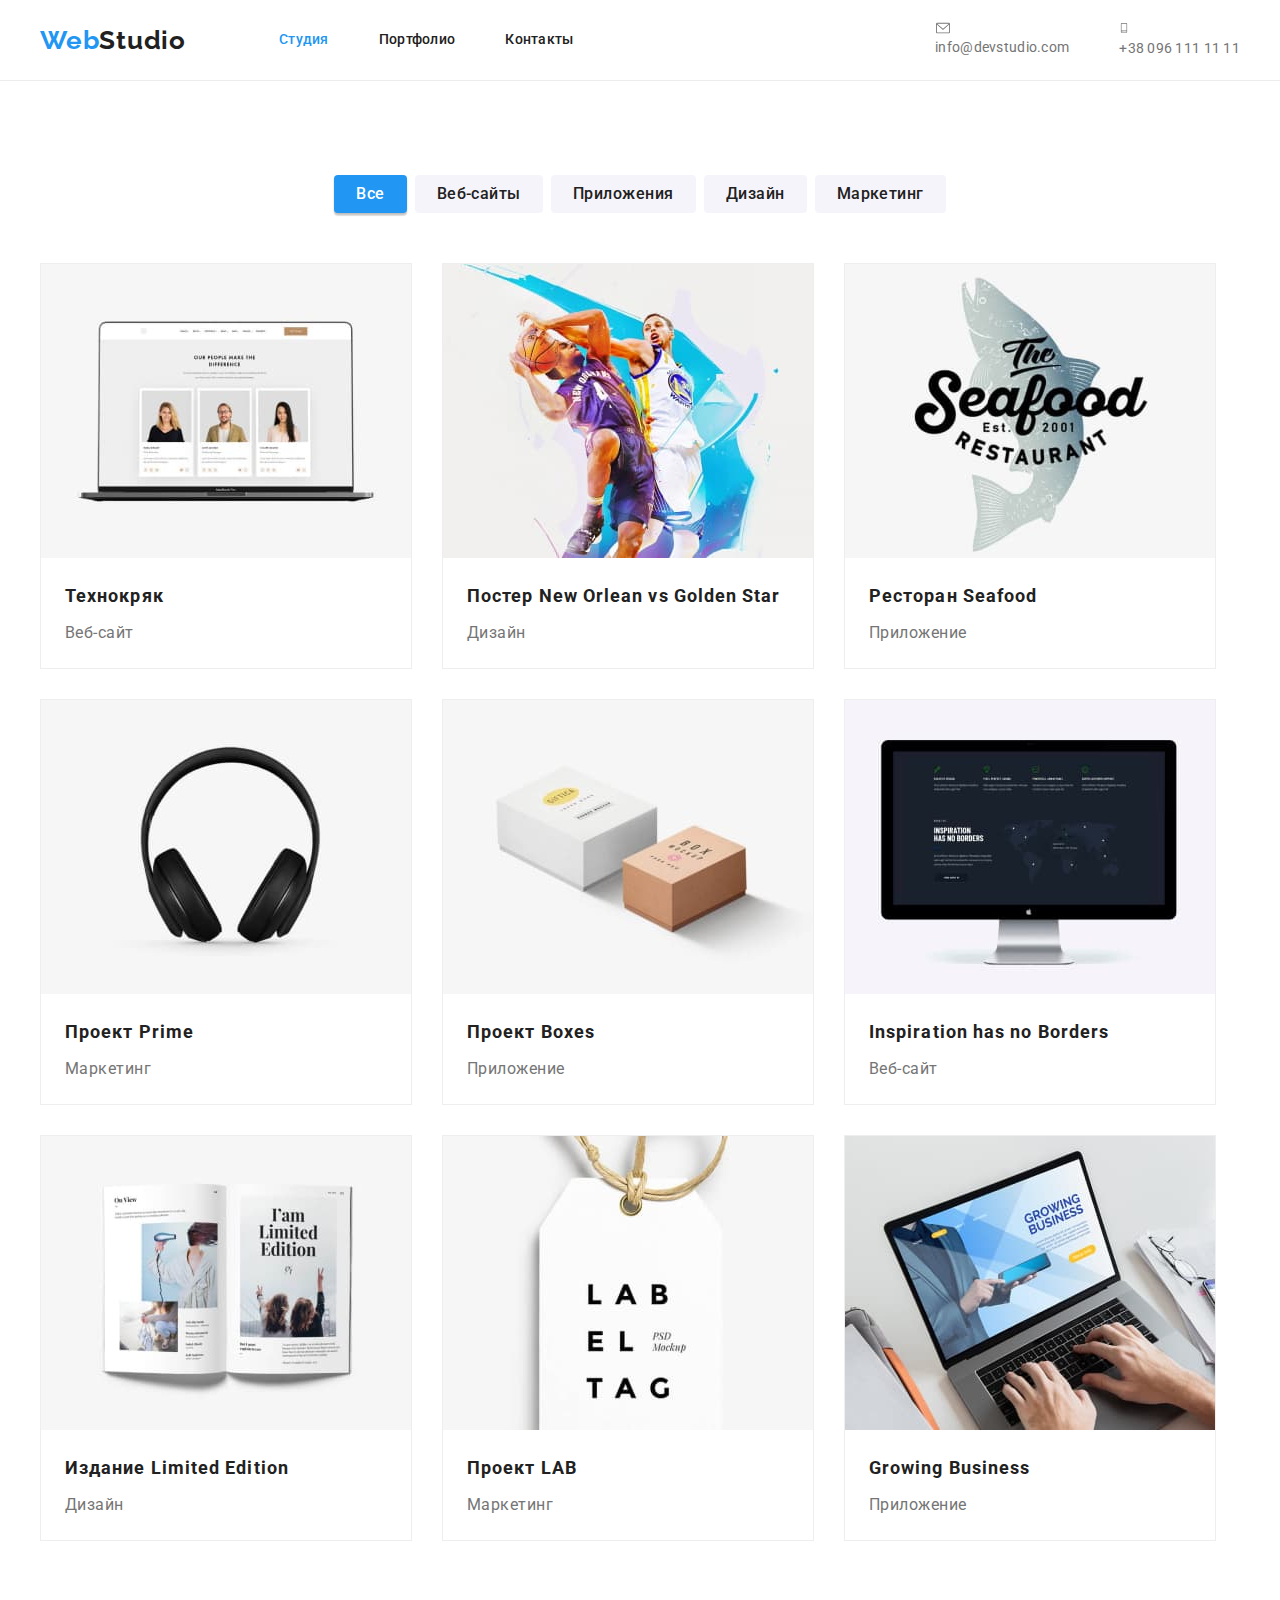
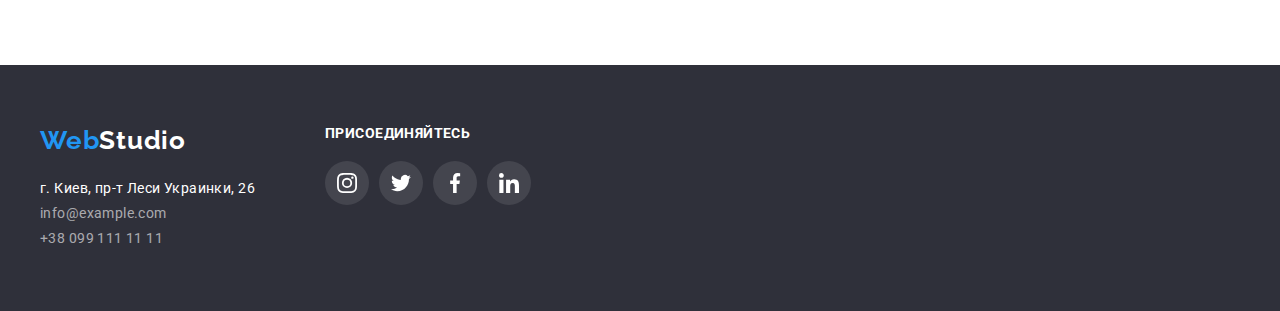
==== portfolio.html @ be1b18f8 "add files with hw4" ====
<!DOCTYPE html>
<html lang="ru">
  <head>
    <meta charset="UTF-8" />
    <meta http-equiv="X-UA-Compatible" content="IE=edge" />
    <meta name="viewport" content="width=device-width, initial-scale=1.0" />
    <title>Портфолио</title>

    <link rel="preconnect" href="https://fonts.googleapis.com" />
    <link rel="preconnect" href="https://fonts.gstatic.com" crossorigin />
    <link
      href="https://fonts.googleapis.com/css2?family=Raleway:wght@700&family=Roboto:wght@400;500;700;900&display=swap"
      rel="stylesheet"
    />
    <link
      rel="stylesheet"
      href="https://cdnjs.cloudflare.com/ajax/libs/modern-normalize/1.1.0/modern-normalize.min.css"
      integrity="sha512-wpPYUAdjBVSE4KJnH1VR1HeZfpl1ub8YT/NKx4PuQ5NmX2tKuGu6U/JRp5y+Y8XG2tV+wKQpNHVUX03MfMFn9Q=="
      crossorigin="anonymous"
      referrerpolicy="no-referrer"
    />
    <link rel="stylesheet" href="./css/reset.css" />
    <link rel="stylesheet" href="./css/styles.css" />
  </head>
  <body>
    <!-- хедер -->
       <header class="header">
      <div class="container">
        <a href="./index.html" class="logo header-logo"
          >Web<span class="logo-first">Studio</span></a
        >
        <nav class="header-nav">
          <ul class="header-list">
            <li class="header-item">
              <a class="header-link current" href="./index.html">Студия</a>
            </li>
            <li class="header-item">
              <a class="header-link" href="./portfolio.html">Портфолио</a>
            </li>
            <li class="header-item">
              <a class="header-link" href="">Контакты</a>
            </li>
          </ul>
        </nav>
        <div class="header-connect">
          <ul class="header-list">
            <li class="header-item">
              <a class="header-mail" href="mailto:info@devstudio.com">
                <svg class="envelope-icon" width="16" height="14">
                  <use href="./images/symbol-defs.svg#icon-envelope"></use>
                </svg>
                info@devstudio.com</a
              >
            </li>
            <li class="header-item">
              <a class="header-tel" href="tel:+380961111111">
                <svg class="smartphone-icon" width="10" height="16">
                  <use href="./images/symbol-defs.svg#icon-smartphone"></use>
                </svg>
                +38 096 111 11 11</a
              >
            </li>
          </ul>
        </div>
      </div>
    </header>
    <main>
      <!-- фильтр -->
      <section class="portfolio section">
        <div class="container">
          <h1 hidden>Портфолио</h1>
          <ul class="portfolio-list">
            <li class="portfolio-item">
              <button class="portfolio-btn btn-current" type="button">
                Все
              </button>
            </li>
            <li class="portfolio-item">
              <button class="portfolio-btn" type="button">Веб-сайты</button>
            </li>
            <li class="portfolio-item">
              <button class="portfolio-btn" type="button">Приложения</button>
            </li>
            <li class="portfolio-item">
              <button class="portfolio-btn" type="button">Дизайн</button>
            </li>
            <li class="portfolio-item">
              <button class="portfolio-btn" type="button">Маркетинг</button>
            </li>
          </ul>
          <ul class="projects-list">
            <li class="projects-item">
              <a
                class="projects-link"
                href=""
                target="_blank"
                rel="noopener nofollow noreferrer"
                ><img
                  class="project-photo"
                  src="./images/technoquack.jpg"
                  alt="Емблема веб-сайту Технокряк"
                  width="370"
                />
                <div class="project-signature">
                <h2 class="project-title">Технокряк</h2>
                <p class="project-text">Веб-сайт</p>
              </div>
                </a
              >
            </li>
            <li class="projects-item">
              <a
                class="projects-link"
                href=""
                target="_blank"
                rel="noopener nofollow noreferrer"
                ><img
                  class="project-photo"
                  src="./images/stars.jpg"
                  alt="Постер Новый Орлеан против Золотой Звезды"
                  width="370"
                />
                <div class="project-signature">
                <h2 class="project-title">
                  Постер
                  <span lang="en">New Orlean vs Golden Star</span>
                </h2>
                <p class="project-text">Дизайн</p>
                </div>
                </a
              >
            </li>
            <li class="projects-item">
              <a
                class="projects-link"
                href=""
                target="_blank"
                rel="noopener nofollow noreferrer"
                ><img
                  class="project-photo"
                  src="./images/seafood.jpg"
                  alt="Ресторан морепродуктов"
                  width="370"
                />
                <div class="project-signature">
                <h2 class="project-title">
                  Ресторан <span lang="en">Seafood</span>
                </h2>
                <p class="project-text">Приложение</p>
              </div>
              </a>
            </li>
            <li class="projects-item">
              <a
                class="projects-link"
                href=""
                target="_blank"
                rel="noopener nofollow noreferrer"
                ><img
                  class="project-photo"
                  src="./images/prime.jpg"
                  alt="Проект прайм"
                  width="370"
                />
                <div class="project-signature">
                <h2 class="project-title">
                  Проект <span lang="en">Prime</span>
                </h2>
                <p class="project-text">Маркетинг</p> </div>
              </a>
            </li>
            <li class="projects-item">
              <a
                class="projects-link"
                href=""
                target="_blank"
                rel="noopener nofollow noreferrer"
                ><img
                  class="project-photo"
                  src="./images/boxes.jpg"
                  alt="Проект коробки"
                  width="370"
                />
                <div class="project-signature">
                <h2 class="project-title">
                  Проект <span lang="en">Boxes</span>
                </h2>
                <p class="project-text">Приложение</p>
                </div>
              </a>
            </li>
            <li class="projects-item">
              <a
                class="projects-link"
                href=""
                target="_blank"
                rel="noopener nofollow noreferrer"
                ><img
                  class="project-photo"
                  src="./images/borders.jpg"
                  alt="Страница веб-сайта вдохновение не имеет границ"
                  width="370"
                />
                <div class="project-signature">
                <h2 class="project-title" lang="en">
                  Inspiration has no Borders
                </h2>
                <p class="project-text">Веб-сайт</p>
                </div>
              </a>
            </li>
            <li class="projects-item">
              <a
                class="projects-link"
                href=""
                target="_blank"
                rel="noopener nofollow noreferrer"
                ><img
                  class="project-photo"
                  src="./images/limited_edition.jpg"
                  alt="Издание Ограниченный выпуск"
                  width="370"
                />
                <div class="project-signature">
                <h2 class="project-title">
                  Издание <span lang="en">Limited Edition</span>
                </h2>
                <p class="project-text">Дизайн</p>
                </div>
              </a>
            </li>
            <li class="projects-item">
              <a
                class="projects-link"
                href=""
                target="_blank"
                rel="noopener nofollow noreferrer"
                ><img
                  class="project-photo"
                  src="./images/lab.jpg"
                  alt="Проект лаборатория"
                  width="370"
                />
                <div class="project-signature">
                <h2 class="project-title">Проект <span lang="en">LAB</span></h2>
                <p class="project-text">Маркетинг</p>
                </div>
              </a>
            </li>
            <li class="projects-item">
              <a
                class="projects-link"
                href=""
                target="_blank"
                rel="noopener nofollow noreferrer"
                ><img
                  class="project-photo"
                  src="./images/growing_business.jpg"
                  alt="Ноутбук"
                  width="370"
                />
                <div class="project-signature">
                <h2 class="project-title" lang="en">Growing Business</h2>
                <p class="project-text">Приложение</p>
                </div>
              </a>
            </li>
          </ul>
        </div>
      </section>
    </main>
    <!-- футер -->
     <footer class="footer">
      <div class="container footer-block">
        <div class="footer-container">
        <div class="footer-logo">
          <a href="./index.html" class="logo"
            >Web<span class="logo-second">Studio</span></a
          >
        </div>
        <address class="address">
          <a
            href="https://www.google.com/maps/place/бульвар+Лесі+Українки,+26,+Київ,+02000/@50.4268262,30.5376407,18.9z/data=!4m5!3m4!1s0x40d4cf0e033ecbe9:0x57a4dffefec77da0!8m2!3d50.4265807!4d30.5383858"
            class="contact-link"
            target="_blank"
            rel="noopener nofollow noreferrer"
            >г. Киев, пр-т Леси Украинки, 26</a
          >
        </address>
        <ul class="footer-list">
          <li class="footer-item">
            <a class="footer-link" href="mailto:info@example.com"
              >info@example.com</a
            >
          </li>
          <li class="footer-item">
            <a class="footer-link" href="tel:+380991111111"
              >+38 099 111 11 11</a
            >
          </li>
        </ul>
        </div>
        <div class="social-links-footer">
          <h3 class="social-links-title">Присоединяйтесь</h3>
         <ul class="social-links-list">
                <li class="social-links-item">
                  <a
                    href="https://www.instagram.com"
                    class="social-links item"
                    target="_blank"
                    rel="noopener nofollow noreferrer"
                  >
                    <svg class="icon" width="20" height="20">
                      <use href="./images/symbol-defs.svg#icon-instagram"></use>
                    </svg>
                  </a>
                </li>
                <li class="social-links-item">
                  <a
                    href="https://www.twitter.com"
                    class="social-links item"
                    target="_blank"
                    rel="noopener nofollow noreferrer"
                  >
                    <svg class="icon" width="20" height="20">
                      <use href="./images/symbol-defs.svg#icon-twitter"></use>
                    </svg>
                  </a>
                </li>
                <li class="social-links-item">
                  <a
                    href="https://www.facebook.com"
                    class="social-links item"
                    target="_blank"
                    rel="noopener nofollow noreferrer"
                  >
                    <svg class="icon" width="20" height="20">
                      <use href="./images/symbol-defs.svg#icon-facebook"></use>
                    </svg>
                  </a>
                </li>
                <li class="social-links-item">
                  <a
                    href="https://www.linkedin.com"
                    class="social-links item"
                    target="_blank"
                    rel="noopener nofollow noreferrer"
                  >
                    <svg class="icon" width="20" height="20">
                      <use href="./images/symbol-defs.svg#icon-linkedin"></use>
                    </svg>
                  </a>
                </li>
              </ul>
        </div>
      </div>
    </footer>
  </body>
</html>
---- css/styles.css ----
/* ---------------ЗМІННІ__________________ */
:root {
  --text-color: #757575;
  --accent-color: #2196f3;
  --title-color: #212121;
  --typical-margin: 10px;
}
p,
h1,
h2,
h3,
h4,
h5,
h6 {
  margin: 0;
}

ul,
ol {
  margin: 0;
  padding-left: 0;
  list-style: none;
}
img {
  display: block;
}

button {
  cursor: pointer;
}

body {
  font-family: "Roboto", sans-serif;
}

.container {
  width: 1200px;
  margin: 0 auto;
  padding-left: 15px;
  padding-right: 15px;
}

.section {
  padding-top: 94px;
  padding-bottom: 94px;
}

/* ----------------HEADER------------------- */
.header {
  border-bottom: 1px solid #ececec;
}

.header .container {
  display: flex;
  align-items: center;
}
.header-logo {
  margin-right: 93px;
}

.logo {
  font-family: "Raleway", sans-serif;
  font-style: normal;
  font-weight: 700;
  font-size: 26px;
  line-height: 1.19;
  letter-spacing: 0.03em;
  color: var(--accent-color);
}
.logo-first {
  color: var(--title-color);
}

.header-list {
  display: flex;
  align-items: center;
}
.header-item:not(:last-child) {
  margin-right: 50px;
}
.header-link {
  font-weight: 500;
  font-size: 14px;
  line-height: 1.14;
  padding: 32px 0;
  letter-spacing: 0.02em;
  display: block;
  color: var(--title-color);
}
.current {
  color: var(--accent-color);
}
.header-link:hover,
.header-link:focus,
.header-mail:hover,
.header-mail:focus,
.header-tel:hover,
.header-tel:focus {
  color: var(--accent-color);
}
.envelope-icon:hover,
.smartphone-icon:hover,
.envelope-icon:focus,
.smartphone-icon:focus {
  fill: var(--accent-color);
}
.header-connect {
  display: flex;
  margin-left: auto;
}
.envelope-icon,
.smartphone-icon {
  display: flex;
  align-items: center;
  margin-right: 10px;
  fill: currentColor;
}
*,
::before,
::after {
  box-sizing: inherit;
}
svg.icon-envelope {
  width: 16px;
  height: 12px;
}
.header-mail,
.header-tel {
  font-size: 14px;
  line-height: calc(16 / 14);
  letter-spacing: 0.02em;
  padding: 32px 0;
  color: var(--text-color);
}

/* -------------------------HERO-------------------- */

.hero {
  background-color: #2f303a;
  padding: 200px 0;
  max-width: 1600px;
  height: 600px;
  margin-left: auto;
  margin-right: auto;
  text-align: center;
  background-image: linear-gradient(
      to right,
      rgba(47, 48, 58, 0.4),
      rgba(47, 48, 58, 0.4)
    ),
    url("../images/screensaver.jpg");
  background-repeat: no-repeat;
  background-position: center;
  background-size: cover;
  filter: drop-shadow(0px 4px 4px rgba(0, 0, 0, 0.25));
}
.hero-title {
  font-weight: 900;
  font-size: 44px;
  line-height: 1.36;
  text-align: center;
  letter-spacing: 0.06em;
  text-transform: uppercase;
  color: #ffffff;
  margin-bottom: 30px;
  max-width: 696px;
  margin-left: auto;
  margin-right: auto;
  max-width: 696px;
  height: 120px;
}
.hero-btn:hover,
.hero-btn:focus {
  background-color: #188ce8;
}
.hero-btn {
  font-family: inherit;
  font-style: normal;
  font-weight: 700;
  font-size: 16px;
  line-height: 1.88;
  letter-spacing: 0.06em;
  color: #ffffff;
  background-color: var(--accent-color);
  cursor: pointer;
  min-width: 200px;
  height: 50px;
  box-shadow: 0px 4px 4px rgba(0, 0, 0, 0.15);
  border-radius: 4px;
  margin: 0 auto;
  display: block;
}
/* ----------------------------ABOUT------------------- */
.about {
  padding-bottom: 0;
}
.about-list {
  display: flex;
}
.about-icon {
  display: flex;
  align-items: center;
  width: 270px;
  height: 120px;
  background: #f5f4fa;
  border-radius: 4px;
  margin-bottom: 30px;
}
.antenna-icon,
.clock-icon,
.diagram-icon,
.astronaut-icon {
  display: flex;
  align-items: center;
  margin: 0;
  padding: 0;
}

.about-item:not(:last-child) {
  margin-right: 30px;
}

.about-item-title {
  font-size: 14px;
  line-height: 1.14;
  letter-spacing: 0.03em;
  text-transform: uppercase;
  color: var(--title-color);
  margin-bottom: var(--typical-margin);
  width: 270px;
}
.about-item-text {
  font-size: 14px;
  line-height: 1.71;
  letter-spacing: 0.03em;
  color: var(--text-color);
  width: 270px;
}

/* ----------------------Activity-----------------------*/
.activity-list {
  display: flex;
}
.activity-item:not(:last-child) {
  margin-right: 30px;
}
.activity-item {
  width: calc((100% - 60px) / 3);
}
.activity-title {
  font-size: 36px;
  line-height: 1.16;
  text-align: center;
  letter-spacing: 0.03em;
  color: var(--title-color);
  margin-bottom: 50px;
}

/* ----------------------Team--------------------------*/
.team {
  background-color: #f5f4fa;
}
.team-title-main {
  font-size: 36px;
  line-height: 1.16;
  text-align: center;
  letter-spacing: 0.03em;
  color: var(--title-color);
  margin-bottom: 50px;
}
.team-list {
  display: flex;
}
.team-item:not(:last-child) {
  margin-right: 30px;
}
.team-item {
  width: calc((100% - 90px) / 4);
}
.team-item {
  border-bottom: 1px solid #ffffff;
  background-color: #ffffff;
  box-shadow: 0px 1px 3px rgba(0, 0, 0, 0.12), 0px 1px 1px rgba(0, 0, 0, 0.14),
    0px 2px 1px rgba(0, 0, 0, 0.2);
  border-radius: 0px 0px 4px 4px;
}
.team-figcaption {
  padding-top: 30px;
  padding-bottom: 16px;
}
.team-title {
  font-weight: 500;
  font-size: 16px;
  line-height: calc(19 / 16);
  text-align: center;
  letter-spacing: 0.03em;
  color: var(--title-color);
  margin-bottom: var(--typical-margin);
}
.team-text {
  font-size: 16px;
  line-height: calc(19 / 16);
  text-align: center;
  letter-spacing: 0.03em;
  color: var(--text-color);
}
.social-links-list {
  display: flex;
  align-items: center;
  justify-content: center;
  margin-bottom: 30px;
  margin-top: 0;
  padding: 0;
}
.social-links-item:not(:last-child) {
  margin-right: 10px;
}
.social-links-item {
  width: 44px;
  height: 44px;
}
.social-links {
  width: 100%;
  height: 100%;
  border-radius: 50%;
  background: #ffffff;
  display: flex;
  align-items: center;
  justify-content: center;
}
.social-links:hover,
.social-links:focus {
  background-color: var(--accent-color);
}
.instagram-icon,
.twitter-icon,
.facebook-icon,
.linkedin-icon {
  fill: #afb1b8;
}
.instagram-icon:hover,
.twitter-icon:hover,
.facebook-icon:hover,
.linkedin-icon:hover,
.instagram-icon:focus,
.twitter-icon:focus,
.facebook-icon:focus,
.linkedin-icon:focus {
  fill: #ffffff;
}

/*---------------clients----------- */
.clients-title {
  font-family: "Roboto";
  font-style: normal;
  font-weight: 700;
  font-size: 36px;
  line-height: calc(42 / 36);
  text-align: center;
  letter-spacing: 0.03em;
  color: var(--title-color);
}
.clients-list {
  display: flex;
  align-items: center;
  justify-content: center;
  margin-bottom: 0;
  margin-top: 50px;
  padding: 0;
}
.clients-item:not(:last-child) {
  margin-right: 30px;
}
.clients-item {
box-sizing: border-box;
width: 170px;
height: 92px;
border: 1px solid #AFB1B8;
border-radius: 4px;
}
.clients-link {
  width: 100%;
  height: 100%;
  border-radius: 50%;
  background: #ffffff;
  display: flex;
  align-items: center;
  justify-content: center;
}
.client-icon {
  fill: #AFB1B8;
}
.clients-link:hover,
.clients-link:focus {
border: 1px solid #2196F3;
border-radius: 4px;
}
.client-icon:hover,
.client-icon:focus {
  fill: var(--accent-color);
}
.icon {
  fill: #FFFFFF;
}
/* ----------------------Footer--------------------------*/
.footer {
  background-color: #2f303a;
  padding: 60px 0;
}
.footer-block {
  display: flex;
}
.footer-container {
  margin-right: 70px;
}
.logo-second {
  color: #ffffff;
}
.footer-logo {
  margin-bottom: 20px;
}
.address {
  font-style: normal;
}
.contact-link:hover,
.contact-link:focus {
  color: var(--accent-color);
}
.contact-link {
  font-size: 14px;
  line-height: 1.71;
  letter-spacing: 0.03em;
  color: #ffffff;
  margin-bottom: var(--typical-margin);
}
.footer-link:hover,
.footer-link:focus {
  color: var(--accent-color);
}
.footer-link {
  text-decoration: none;
  font-size: 14px;
  line-height: 1.71;
  letter-spacing: 0.03em;
  color: rgba(255, 255, 255, 0.6);
  margin-bottom: var(--typical-margin);
}
.social-links-footer {
  display:block;
}
.social-links-title {
  font-weight: 700;
font-size: 14px;
line-height: calc(16 /14);
letter-spacing: 0.03em;
text-transform: uppercase;
color: #FFFFFF;
margin-bottom: 20px;
}
.item {
  background: rgba(255, 255, 255, 0.1);
}
/* -----------------PORTFOLIO-----------------------------*/
/* --------------------Portfolio-button----------------------- */
.portfolio-list {
  display: flex;
  justify-content: center;
  margin-bottom: 50px;
}
.portfolio-item:not(:last-child) {
  margin-right: 8px;
}
.portfolio-btn:hover,
.portfolio-btn:focus {
  color: #ffffff;
  background-color: var(--accent-color);
  box-shadow: 0px 3px 1px rgba(0, 0, 0, 0.1), 0px 1px 2px rgba(0, 0, 0, 0.08), 0px 2px 2px rgba(0, 0, 0, 0.12);
border-radius: 4px;
}

.portfolio-btn {
  font-family: inherit;
  font-style: normal;
  font-weight: 500;
  font-size: 16px;
  line-height: 1.62;
  text-align: center;
  letter-spacing: 0.03em;
  color: var(--title-color);
  background: #f5f4fa;
  padding: 6px 22px;
  border-radius: 4px;
  border: 0;
  box-shadow: none;
}
.btn-current {
  color: #ffffff;
  background: var(--accent-color);
  box-shadow: 0px 3px 1px rgba(0, 0, 0, 0.1), 0px 1px 2px rgba(0, 0, 0, 0.08),
    0px 2px 2px rgba(0, 0, 0, 0.12);
}
/* ---------------------Projects---------------------- */
.projects-list {
  display: flex;
  flex-wrap: wrap;
}
.projects-item {
  background: #ffffff;
  border: 1px solid #eeeeee;
  margin-bottom: 30px;
  margin-right: 30px;
  width: 370px;
}
.projects-item:nth-of-type(3n) {
  margin-right: 0;
}
.project-title:hover,
.project-title:focus,
.project-text:hover,
.project-text:focus {
  color: var(--accent-color);
}
.projects-link {
  text-decoration: none;
}
.projects-item:hover,
.projects-item:focus {
border: 1px solid #EEEEEE;
box-shadow: 0px 1px 1px rgba(0, 0, 0, 0.12), 0px 4px 4px rgba(0, 0, 0, 0.06), 1px 4px 6px rgba(0, 0, 0, 0.16);
}
.project-signature {
  padding: 20px 24px;
}

.project-title {
  text-decoration: none;
  font-size: 18px;
  line-height: 2;
  letter-spacing: 0.06em;
  color: var(--title-color);
  margin-bottom: 4px;
}
.project-text {
  font-size: 16px;
  line-height: 1.88;
  letter-spacing: 0.03em;
  color: var(--text-color);
}
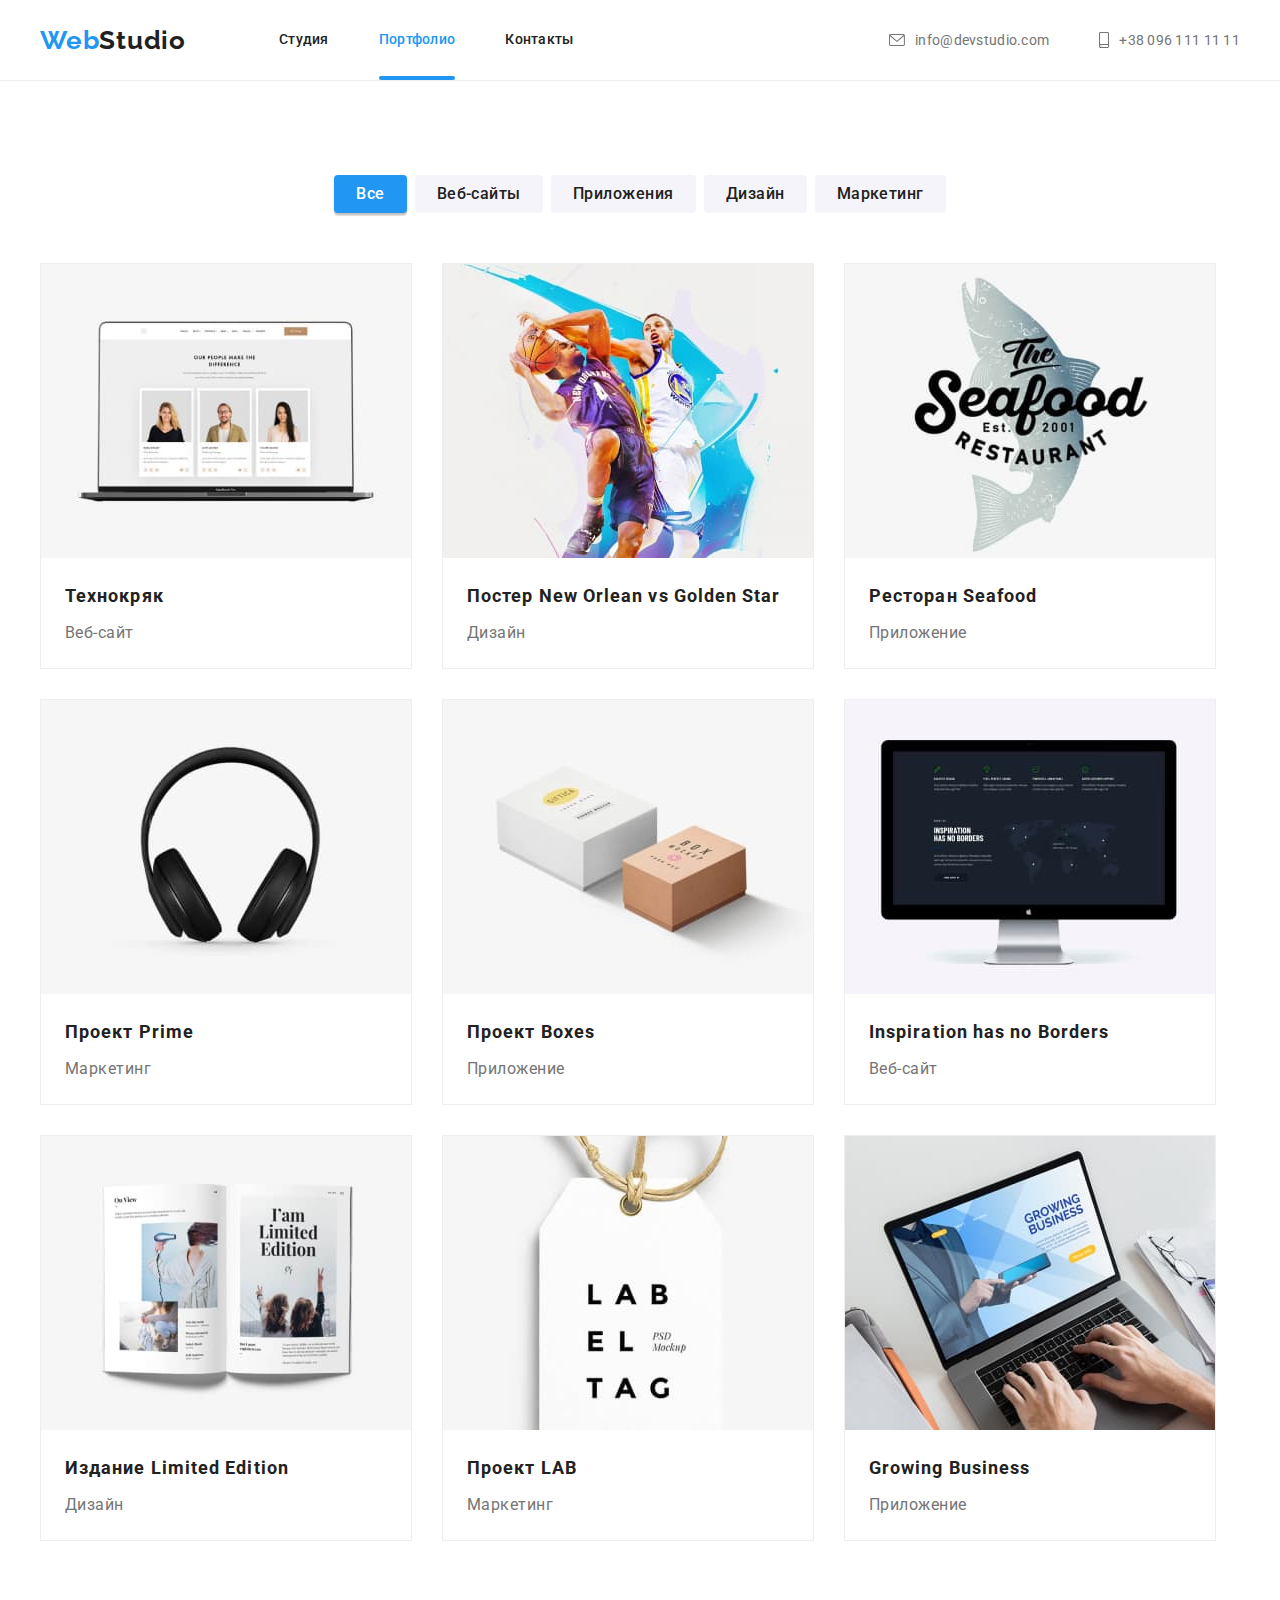
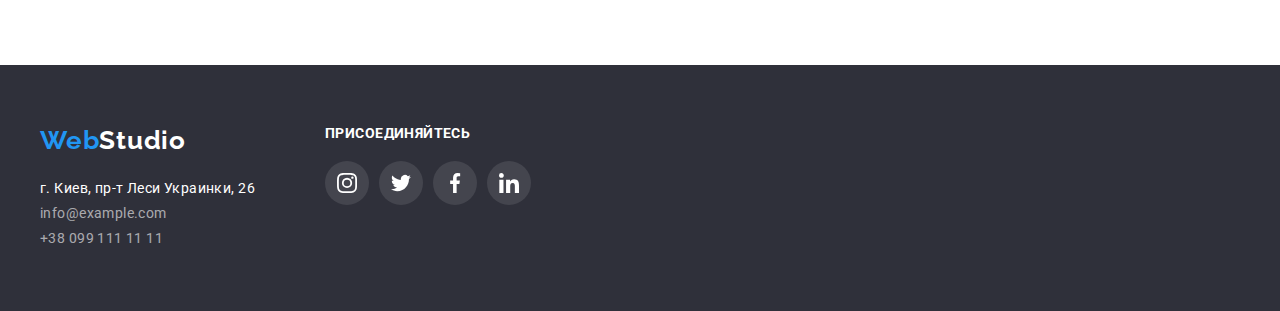
==== commit 94d54483: "add wrap" ====
--- a/portfolio.html
+++ b/portfolio.html
@@ -24,7 +24,7 @@
   </head>
   <body>
     <!-- хедер -->
-       <header class="header">
+    <header class="header">
       <div class="container">
         <a href="./index.html" class="logo header-logo"
           >Web<span class="logo-first">Studio</span></a
@@ -32,10 +32,10 @@
         <nav class="header-nav">
           <ul class="header-list">
             <li class="header-item">
-              <a class="header-link current" href="./index.html">Студия</a>
+              <a class="header-link" href="./index.html">Студия</a>
             </li>
             <li class="header-item">
-              <a class="header-link" href="./portfolio.html">Портфолио</a>
+              <a class="header-link current" href="./portfolio.html">Портфолио</a>
             </li>
             <li class="header-item">
               <a class="header-link" href="">Контакты</a>
@@ -95,173 +95,247 @@
                 href=""
                 target="_blank"
                 rel="noopener nofollow noreferrer"
-                ><img
-                  class="project-photo"
-                  src="./images/technoquack.jpg"
-                  alt="Емблема веб-сайту Технокряк"
-                  width="370"
-                />
-                <div class="project-signature">
-                <h2 class="project-title">Технокряк</h2>
-                <p class="project-text">Веб-сайт</p>
-              </div>
-                </a
-              >
-            </li>
-            <li class="projects-item">
-              <a
-                class="projects-link"
-                href=""
-                target="_blank"
-                rel="noopener nofollow noreferrer"
-                ><img
+              >
+                <div class="project-top-wrap">
+                  <img
+                    class="project-photo"
+                    src="./images/technoquack.jpg"
+                    alt="Емблема веб-сайту Технокряк"
+                    width="370"
+                  />
+                  <p class="project-top-text">
+                    Ресурс предлагает комплексные предложения с разным уровнем
+                    функционала и сервисов. Все это позволит посетителю получить
+                    исчерпывающие сведения о компании или частном лице.
+                  </p>
+                </div>
+
+                <div class="project-signature">
+                  <h2 class="project-title">Технокряк</h2>
+                  <p class="project-text">Веб-сайт</p>
+                </div>
+              </a>
+            </li>
+            <li class="projects-item">
+              <a
+                class="projects-link"
+                href=""
+                target="_blank"
+                rel="noopener nofollow noreferrer"
+                >
+                <div class="project-top-wrap">
+                <img
                   class="project-photo"
                   src="./images/stars.jpg"
                   alt="Постер Новый Орлеан против Золотой Звезды"
                   width="370"
                 />
-                <div class="project-signature">
-                <h2 class="project-title">
-                  Постер
-                  <span lang="en">New Orlean vs Golden Star</span>
-                </h2>
-                <p class="project-text">Дизайн</p>
-                </div>
-                </a
-              >
-            </li>
-            <li class="projects-item">
-              <a
-                class="projects-link"
-                href=""
-                target="_blank"
-                rel="noopener nofollow noreferrer"
-                ><img
+                <p class="project-top-text">
+                  Ресурс предлагает комплексные предложения с разным уровнем
+                  функционала и сервисов. Все это позволит посетителю получить
+                  исчерпывающие сведения о компании или частном лице.
+                </p>
+                </div>
+                <div class="project-signature">
+                  <h2 class="project-title">
+                    Постер
+                    <span lang="en">New Orlean vs Golden Star</span>
+                  </h2>
+                  <p class="project-text">Дизайн</p>
+                </div>
+              </a>
+            </li>
+            <li class="projects-item">
+              <a
+                class="projects-link"
+                href=""
+                target="_blank"
+                rel="noopener nofollow noreferrer"
+                >
+                <div class="project-top-wrap">
+                <img
                   class="project-photo"
                   src="./images/seafood.jpg"
                   alt="Ресторан морепродуктов"
                   width="370"
                 />
-                <div class="project-signature">
-                <h2 class="project-title">
-                  Ресторан <span lang="en">Seafood</span>
-                </h2>
-                <p class="project-text">Приложение</p>
-              </div>
-              </a>
-            </li>
-            <li class="projects-item">
-              <a
-                class="projects-link"
-                href=""
-                target="_blank"
-                rel="noopener nofollow noreferrer"
-                ><img
+                <p class="project-top-text">
+                  Ресурс предлагает комплексные предложения с разным уровнем
+                  функционала и сервисов. Все это позволит посетителю получить
+                  исчерпывающие сведения о компании или частном лице.
+                </p>
+              </div>
+                <div class="project-signature">
+                  <h2 class="project-title">
+                    Ресторан <span lang="en">Seafood</span>
+                  </h2>
+                  <p class="project-text">Приложение</p>
+                </div>
+              </a>
+            </li>
+            <li class="projects-item">
+              <a
+                class="projects-link"
+                href=""
+                target="_blank"
+                rel="noopener nofollow noreferrer"
+                >
+                <div class="project-top-wrap">
+                <img
                   class="project-photo"
                   src="./images/prime.jpg"
                   alt="Проект прайм"
                   width="370"
                 />
-                <div class="project-signature">
-                <h2 class="project-title">
-                  Проект <span lang="en">Prime</span>
-                </h2>
-                <p class="project-text">Маркетинг</p> </div>
-              </a>
-            </li>
-            <li class="projects-item">
-              <a
-                class="projects-link"
-                href=""
-                target="_blank"
-                rel="noopener nofollow noreferrer"
-                ><img
+                <p class="project-top-text">
+                  Ресурс предлагает комплексные предложения с разным уровнем
+                  функционала и сервисов. Все это позволит посетителю получить
+                  исчерпывающие сведения о компании или частном лице.
+                </p>
+              </div>
+                <div class="project-signature">
+                  <h2 class="project-title">
+                    Проект <span lang="en">Prime</span>
+                  </h2>
+                  <p class="project-text">Маркетинг</p>
+                </div>
+              </a>
+            </li>
+            <li class="projects-item">
+              <a
+                class="projects-link"
+                href=""
+                target="_blank"
+                rel="noopener nofollow noreferrer"
+                >
+                <div class="project-top-wrap">
+                <img
                   class="project-photo"
                   src="./images/boxes.jpg"
                   alt="Проект коробки"
                   width="370"
                 />
-                <div class="project-signature">
-                <h2 class="project-title">
-                  Проект <span lang="en">Boxes</span>
-                </h2>
-                <p class="project-text">Приложение</p>
-                </div>
-              </a>
-            </li>
-            <li class="projects-item">
-              <a
-                class="projects-link"
-                href=""
-                target="_blank"
-                rel="noopener nofollow noreferrer"
-                ><img
+                <p class="project-top-text">
+                  Ресурс предлагает комплексные предложения с разным уровнем
+                  функционала и сервисов. Все это позволит посетителю получить
+                  исчерпывающие сведения о компании или частном лице.
+                </p>
+              </div>
+                <div class="project-signature">
+                  <h2 class="project-title">
+                    Проект <span lang="en">Boxes</span>
+                  </h2>
+                  <p class="project-text">Приложение</p>
+                </div>
+              </a>
+            </li>
+            <li class="projects-item">
+              <a
+                class="projects-link"
+                href=""
+                target="_blank"
+                rel="noopener nofollow noreferrer"
+                >
+                <div class="project-top-wrap">
+                <img
                   class="project-photo"
                   src="./images/borders.jpg"
                   alt="Страница веб-сайта вдохновение не имеет границ"
                   width="370"
                 />
-                <div class="project-signature">
-                <h2 class="project-title" lang="en">
-                  Inspiration has no Borders
-                </h2>
-                <p class="project-text">Веб-сайт</p>
-                </div>
-              </a>
-            </li>
-            <li class="projects-item">
-              <a
-                class="projects-link"
-                href=""
-                target="_blank"
-                rel="noopener nofollow noreferrer"
-                ><img
+                <p class="project-top-text">
+                  Ресурс предлагает комплексные предложения с разным уровнем
+                  функционала и сервисов. Все это позволит посетителю получить
+                  исчерпывающие сведения о компании или частном лице.
+                </p>
+              </div>
+                <div class="project-signature">
+                  <h2 class="project-title" lang="en">
+                    Inspiration has no Borders
+                  </h2>
+                  <p class="project-text">Веб-сайт</p>
+                </div>
+              </a>
+            </li>
+            <li class="projects-item">
+              <a
+                class="projects-link"
+                href=""
+                target="_blank"
+                rel="noopener nofollow noreferrer"
+                >
+                <div class="project-top-wrap">
+                <img
                   class="project-photo"
                   src="./images/limited_edition.jpg"
                   alt="Издание Ограниченный выпуск"
                   width="370"
                 />
-                <div class="project-signature">
-                <h2 class="project-title">
-                  Издание <span lang="en">Limited Edition</span>
-                </h2>
-                <p class="project-text">Дизайн</p>
-                </div>
-              </a>
-            </li>
-            <li class="projects-item">
-              <a
-                class="projects-link"
-                href=""
-                target="_blank"
-                rel="noopener nofollow noreferrer"
-                ><img
+                <p class="project-top-text">
+                  Ресурс предлагает комплексные предложения с разным уровнем
+                  функционала и сервисов. Все это позволит посетителю получить
+                  исчерпывающие сведения о компании или частном лице.
+                </p>
+              </div>
+                <div class="project-signature">
+                  <h2 class="project-title">
+                    Издание <span lang="en">Limited Edition</span>
+                  </h2>
+                  <p class="project-text">Дизайн</p>
+                </div>
+              </a>
+            </li>
+            <li class="projects-item">
+              <a
+                class="projects-link"
+                href=""
+                target="_blank"
+                rel="noopener nofollow noreferrer"
+                >
+                <div class="project-top-wrap">
+                <img
                   class="project-photo"
                   src="./images/lab.jpg"
                   alt="Проект лаборатория"
                   width="370"
                 />
-                <div class="project-signature">
-                <h2 class="project-title">Проект <span lang="en">LAB</span></h2>
-                <p class="project-text">Маркетинг</p>
-                </div>
-              </a>
-            </li>
-            <li class="projects-item">
-              <a
-                class="projects-link"
-                href=""
-                target="_blank"
-                rel="noopener nofollow noreferrer"
-                ><img
+                <p class="project-top-text">
+                  Ресурс предлагает комплексные предложения с разным уровнем
+                  функционала и сервисов. Все это позволит посетителю получить
+                  исчерпывающие сведения о компании или частном лице.
+                </p>
+              </div>
+                <div class="project-signature">
+                  <h2 class="project-title">
+                    Проект <span lang="en">LAB</span>
+                  </h2>
+                  <p class="project-text">Маркетинг</p>
+                </div>
+              </a>
+            </li>
+            <li class="projects-item">
+              <a
+                class="projects-link"
+                href=""
+                target="_blank"
+                rel="noopener nofollow noreferrer"
+                >
+                <div class="project-top-wrap">
+                <img
                   class="project-photo"
                   src="./images/growing_business.jpg"
                   alt="Ноутбук"
                   width="370"
                 />
-                <div class="project-signature">
-                <h2 class="project-title" lang="en">Growing Business</h2>
-                <p class="project-text">Приложение</p>
+                <p class="project-top-text">
+                  Ресурс предлагает комплексные предложения с разным уровнем
+                  функционала и сервисов. Все это позволит посетителю получить
+                  исчерпывающие сведения о компании или частном лице.
+                </p>
+              </div>
+                <div class="project-signature">
+                  <h2 class="project-title" lang="en">Growing Business</h2>
+                  <p class="project-text">Приложение</p>
                 </div>
               </a>
             </li>
@@ -270,88 +344,88 @@
       </section>
     </main>
     <!-- футер -->
-     <footer class="footer">
+    <footer class="footer">
       <div class="container footer-block">
         <div class="footer-container">
-        <div class="footer-logo">
-          <a href="./index.html" class="logo"
-            >Web<span class="logo-second">Studio</span></a
-          >
-        </div>
-        <address class="address">
-          <a
-            href="https://www.google.com/maps/place/бульвар+Лесі+Українки,+26,+Київ,+02000/@50.4268262,30.5376407,18.9z/data=!4m5!3m4!1s0x40d4cf0e033ecbe9:0x57a4dffefec77da0!8m2!3d50.4265807!4d30.5383858"
-            class="contact-link"
-            target="_blank"
-            rel="noopener nofollow noreferrer"
-            >г. Киев, пр-т Леси Украинки, 26</a
-          >
-        </address>
-        <ul class="footer-list">
-          <li class="footer-item">
-            <a class="footer-link" href="mailto:info@example.com"
-              >info@example.com</a
+          <div class="footer-logo">
+            <a href="./index.html" class="logo"
+              >Web<span class="logo-second">Studio</span></a
             >
-          </li>
-          <li class="footer-item">
-            <a class="footer-link" href="tel:+380991111111"
-              >+38 099 111 11 11</a
+          </div>
+          <address class="address">
+            <a
+              href="https://www.google.com/maps/place/бульвар+Лесі+Українки,+26,+Київ,+02000/@50.4268262,30.5376407,18.9z/data=!4m5!3m4!1s0x40d4cf0e033ecbe9:0x57a4dffefec77da0!8m2!3d50.4265807!4d30.5383858"
+              class="contact-link"
+              target="_blank"
+              rel="noopener nofollow noreferrer"
+              >г. Киев, пр-т Леси Украинки, 26</a
             >
-          </li>
-        </ul>
+          </address>
+          <ul class="footer-list">
+            <li class="footer-item">
+              <a class="footer-link" href="mailto:info@example.com"
+                >info@example.com</a
+              >
+            </li>
+            <li class="footer-item">
+              <a class="footer-link" href="tel:+380991111111"
+                >+38 099 111 11 11</a
+              >
+            </li>
+          </ul>
         </div>
         <div class="social-links-footer">
           <h3 class="social-links-title">Присоединяйтесь</h3>
-         <ul class="social-links-list">
-                <li class="social-links-item">
-                  <a
-                    href="https://www.instagram.com"
-                    class="social-links item"
-                    target="_blank"
-                    rel="noopener nofollow noreferrer"
-                  >
-                    <svg class="icon" width="20" height="20">
-                      <use href="./images/symbol-defs.svg#icon-instagram"></use>
-                    </svg>
-                  </a>
-                </li>
-                <li class="social-links-item">
-                  <a
-                    href="https://www.twitter.com"
-                    class="social-links item"
-                    target="_blank"
-                    rel="noopener nofollow noreferrer"
-                  >
-                    <svg class="icon" width="20" height="20">
-                      <use href="./images/symbol-defs.svg#icon-twitter"></use>
-                    </svg>
-                  </a>
-                </li>
-                <li class="social-links-item">
-                  <a
-                    href="https://www.facebook.com"
-                    class="social-links item"
-                    target="_blank"
-                    rel="noopener nofollow noreferrer"
-                  >
-                    <svg class="icon" width="20" height="20">
-                      <use href="./images/symbol-defs.svg#icon-facebook"></use>
-                    </svg>
-                  </a>
-                </li>
-                <li class="social-links-item">
-                  <a
-                    href="https://www.linkedin.com"
-                    class="social-links item"
-                    target="_blank"
-                    rel="noopener nofollow noreferrer"
-                  >
-                    <svg class="icon" width="20" height="20">
-                      <use href="./images/symbol-defs.svg#icon-linkedin"></use>
-                    </svg>
-                  </a>
-                </li>
-              </ul>
+          <ul class="social-links-list">
+            <li class="social-links-item">
+              <a
+                href="https://www.instagram.com"
+                class="social-links item"
+                target="_blank"
+                rel="noopener nofollow noreferrer"
+              >
+                <svg class="icon" width="20" height="20">
+                  <use href="./images/symbol-defs.svg#icon-instagram"></use>
+                </svg>
+              </a>
+            </li>
+            <li class="social-links-item">
+              <a
+                href="https://www.twitter.com"
+                class="social-links item"
+                target="_blank"
+                rel="noopener nofollow noreferrer"
+              >
+                <svg class="icon" width="20" height="20">
+                  <use href="./images/symbol-defs.svg#icon-twitter"></use>
+                </svg>
+              </a>
+            </li>
+            <li class="social-links-item">
+              <a
+                href="https://www.facebook.com"
+                class="social-links item"
+                target="_blank"
+                rel="noopener nofollow noreferrer"
+              >
+                <svg class="icon" width="20" height="20">
+                  <use href="./images/symbol-defs.svg#icon-facebook"></use>
+                </svg>
+              </a>
+            </li>
+            <li class="social-links-item">
+              <a
+                href="https://www.linkedin.com"
+                class="social-links item"
+                target="_blank"
+                rel="noopener nofollow noreferrer"
+              >
+                <svg class="icon" width="20" height="20">
+                  <use href="./images/symbol-defs.svg#icon-linkedin"></use>
+                </svg>
+              </a>
+            </li>
+          </ul>
         </div>
       </div>
     </footer>
--- a/css/styles.css
+++ b/css/styles.css
@@ -86,10 +86,43 @@
   letter-spacing: 0.02em;
   display: block;
   color: var(--title-color);
+  position: relative;
 }
 .current {
   color: var(--accent-color);
 }
+.current::after {
+  position: absolute;
+  content: "";
+  display: block;
+  bottom: 0;
+  height: 4px;
+  width: 100%;
+  background-color: var(--accent-color);
+  border-radius: 2px;
+}
+.header-link:hover::after {
+  position: absolute;
+  content: "";
+  display: block;
+  bottom: 0;
+  height: 4px;
+  width: 100%;
+  background-color: var(--accent-color);
+  border-radius: 2px;
+}
+
+.header-link:focus::after {
+  position: absolute;
+  content: "";
+  display: block;
+  bottom: 0;
+  height: 4px;
+  width: 100%;
+  background-color: var(--accent-color);
+  border-radius: 2px;
+}
+
 .header-link:hover,
 .header-link:focus,
 .header-mail:hover,
@@ -126,11 +159,13 @@
 }
 .header-mail,
 .header-tel {
+  display: flex;
   font-size: 14px;
   line-height: calc(16 / 14);
   letter-spacing: 0.02em;
   padding: 32px 0;
   color: var(--text-color);
+  align-items: center;
 }
 
 /* -------------------------HERO-------------------- */
@@ -139,7 +174,6 @@
   background-color: #2f303a;
   padding: 200px 0;
   max-width: 1600px;
-  height: 600px;
   margin-left: auto;
   margin-right: auto;
   text-align: center;
@@ -200,6 +234,7 @@
 .about-icon {
   display: flex;
   align-items: center;
+  justify-content: center;
   width: 270px;
   height: 120px;
   background: #f5f4fa;
@@ -254,6 +289,22 @@
   letter-spacing: 0.03em;
   color: var(--title-color);
   margin-bottom: 50px;
+}
+
+.activity-text {
+  display: flex;
+  align-items: center;
+  justify-content: center;
+  position: absolute;
+  font-size: 14px;
+  line-height: calc(16 / 14);
+  text-align: center;
+  letter-spacing: 0.03em;
+  text-transform: uppercase;
+  color: #ffffff;
+  width: 370px;
+  height: 70px;
+  background: rgba(47, 48, 58, 0.8);
 }
 
 /* ----------------------Team--------------------------*/
@@ -284,6 +335,11 @@
     0px 2px 1px rgba(0, 0, 0, 0.2);
   border-radius: 0px 0px 4px 4px;
 }
+.team-photo {
+  display: block;
+  width: 100%;
+  height: 100%;
+}
 .team-figcaption {
   padding-top: 30px;
   padding-bottom: 16px;
@@ -328,24 +384,24 @@
   align-items: center;
   justify-content: center;
 }
-.social-links:hover,
-.social-links:focus {
-  background-color: var(--accent-color);
-}
 .instagram-icon,
 .twitter-icon,
 .facebook-icon,
 .linkedin-icon {
   fill: #afb1b8;
 }
-.instagram-icon:hover,
-.twitter-icon:hover,
-.facebook-icon:hover,
-.linkedin-icon:hover,
-.instagram-icon:focus,
-.twitter-icon:focus,
-.facebook-icon:focus,
-.linkedin-icon:focus {
+.social-links:hover,
+.social-links:focus {
+  background-color: var(--accent-color);
+}
+.social-links:hover .instagram-icon,
+.social-links:hover .twitter-icon,
+.social-links:hover .facebook-icon,
+.social-links:hover .linkedin-icon,
+.social-links:focus .instagram-icon,
+.social-links:focus .twitter-icon,
+.social-links:focus .facebook-icon,
+.social-links:focus .linkedin-icon {
   fill: #ffffff;
 }
 
@@ -372,11 +428,9 @@
   margin-right: 30px;
 }
 .clients-item {
-box-sizing: border-box;
-width: 170px;
-height: 92px;
-border: 1px solid #AFB1B8;
-border-radius: 4px;
+  box-sizing: border-box;
+  width: 170px;
+  height: 92px;
 }
 .clients-link {
   width: 100%;
@@ -386,22 +440,24 @@
   display: flex;
   align-items: center;
   justify-content: center;
+  border: 1px solid #afb1b8;
+  border-radius: 4px;
+  color: #afb1b8;
 }
 .client-icon {
-  fill: #AFB1B8;
+  fill: currentColor;
 }
 .clients-link:hover,
 .clients-link:focus {
-border: 1px solid #2196F3;
-border-radius: 4px;
-}
-.client-icon:hover,
-.client-icon:focus {
+  border: 1px solid #2196f3;
+  border-radius: 4px;
   fill: var(--accent-color);
 }
-.icon {
-  fill: #FFFFFF;
-}
+.clients-link:hover .client-icon,
+.clients-link:focus .client-icon {
+  fill: var(--accent-color);
+}
+
 /* ----------------------Footer--------------------------*/
 .footer {
   background-color: #2f303a;
@@ -446,19 +502,22 @@
   margin-bottom: var(--typical-margin);
 }
 .social-links-footer {
-  display:block;
+  display: block;
 }
 .social-links-title {
   font-weight: 700;
-font-size: 14px;
-line-height: calc(16 /14);
-letter-spacing: 0.03em;
-text-transform: uppercase;
-color: #FFFFFF;
-margin-bottom: 20px;
+  font-size: 14px;
+  line-height: calc(16 / 14);
+  letter-spacing: 0.03em;
+  text-transform: uppercase;
+  color: #ffffff;
+  margin-bottom: 20px;
 }
 .item {
   background: rgba(255, 255, 255, 0.1);
+}
+.icon {
+  fill: #ffffff;
 }
 /* -----------------PORTFOLIO-----------------------------*/
 /* --------------------Portfolio-button----------------------- */
@@ -474,8 +533,9 @@
 .portfolio-btn:focus {
   color: #ffffff;
   background-color: var(--accent-color);
-  box-shadow: 0px 3px 1px rgba(0, 0, 0, 0.1), 0px 1px 2px rgba(0, 0, 0, 0.08), 0px 2px 2px rgba(0, 0, 0, 0.12);
-border-radius: 4px;
+  box-shadow: 0px 3px 1px rgba(0, 0, 0, 0.1), 0px 1px 2px rgba(0, 0, 0, 0.08),
+    0px 2px 2px rgba(0, 0, 0, 0.12);
+  border-radius: 4px;
 }
 
 .portfolio-btn {
@@ -514,6 +574,7 @@
 .projects-item:nth-of-type(3n) {
   margin-right: 0;
 }
+
 .project-title:hover,
 .project-title:focus,
 .project-text:hover,
@@ -525,8 +586,9 @@
 }
 .projects-item:hover,
 .projects-item:focus {
-border: 1px solid #EEEEEE;
-box-shadow: 0px 1px 1px rgba(0, 0, 0, 0.12), 0px 4px 4px rgba(0, 0, 0, 0.06), 1px 4px 6px rgba(0, 0, 0, 0.16);
+  border: 1px solid #eeeeee;
+  box-shadow: 0px 1px 1px rgba(0, 0, 0, 0.12), 0px 4px 4px rgba(0, 0, 0, 0.06),
+    1px 4px 6px rgba(0, 0, 0, 0.16);
 }
 .project-signature {
   padding: 20px 24px;
@@ -546,3 +608,27 @@
   letter-spacing: 0.03em;
   color: var(--text-color);
 }
+.projects-item:hover .project-top-text {
+  transform: translateY(0);
+}
+.projects-item:focus .project-top-text {
+  transform: translateY(0);
+}
+.project-top-wrap {
+  position: relative;
+  overflow: hidden;
+}
+
+.project-top-text {
+  position: absolute;
+  top: 0;
+  font-weight: 400;
+  font-size: 18px;
+  line-height: 1.56;
+  letter-spacing: 0.03em;
+  color: #ffffff;
+  background-color: rgba(33, 150, 243, 0.9);
+  padding: 63px 24px;
+  transform: translateY(100%);
+  transition: transform 250ms cubic-bezier(0.4, 0, 0.2, 1);
+}
